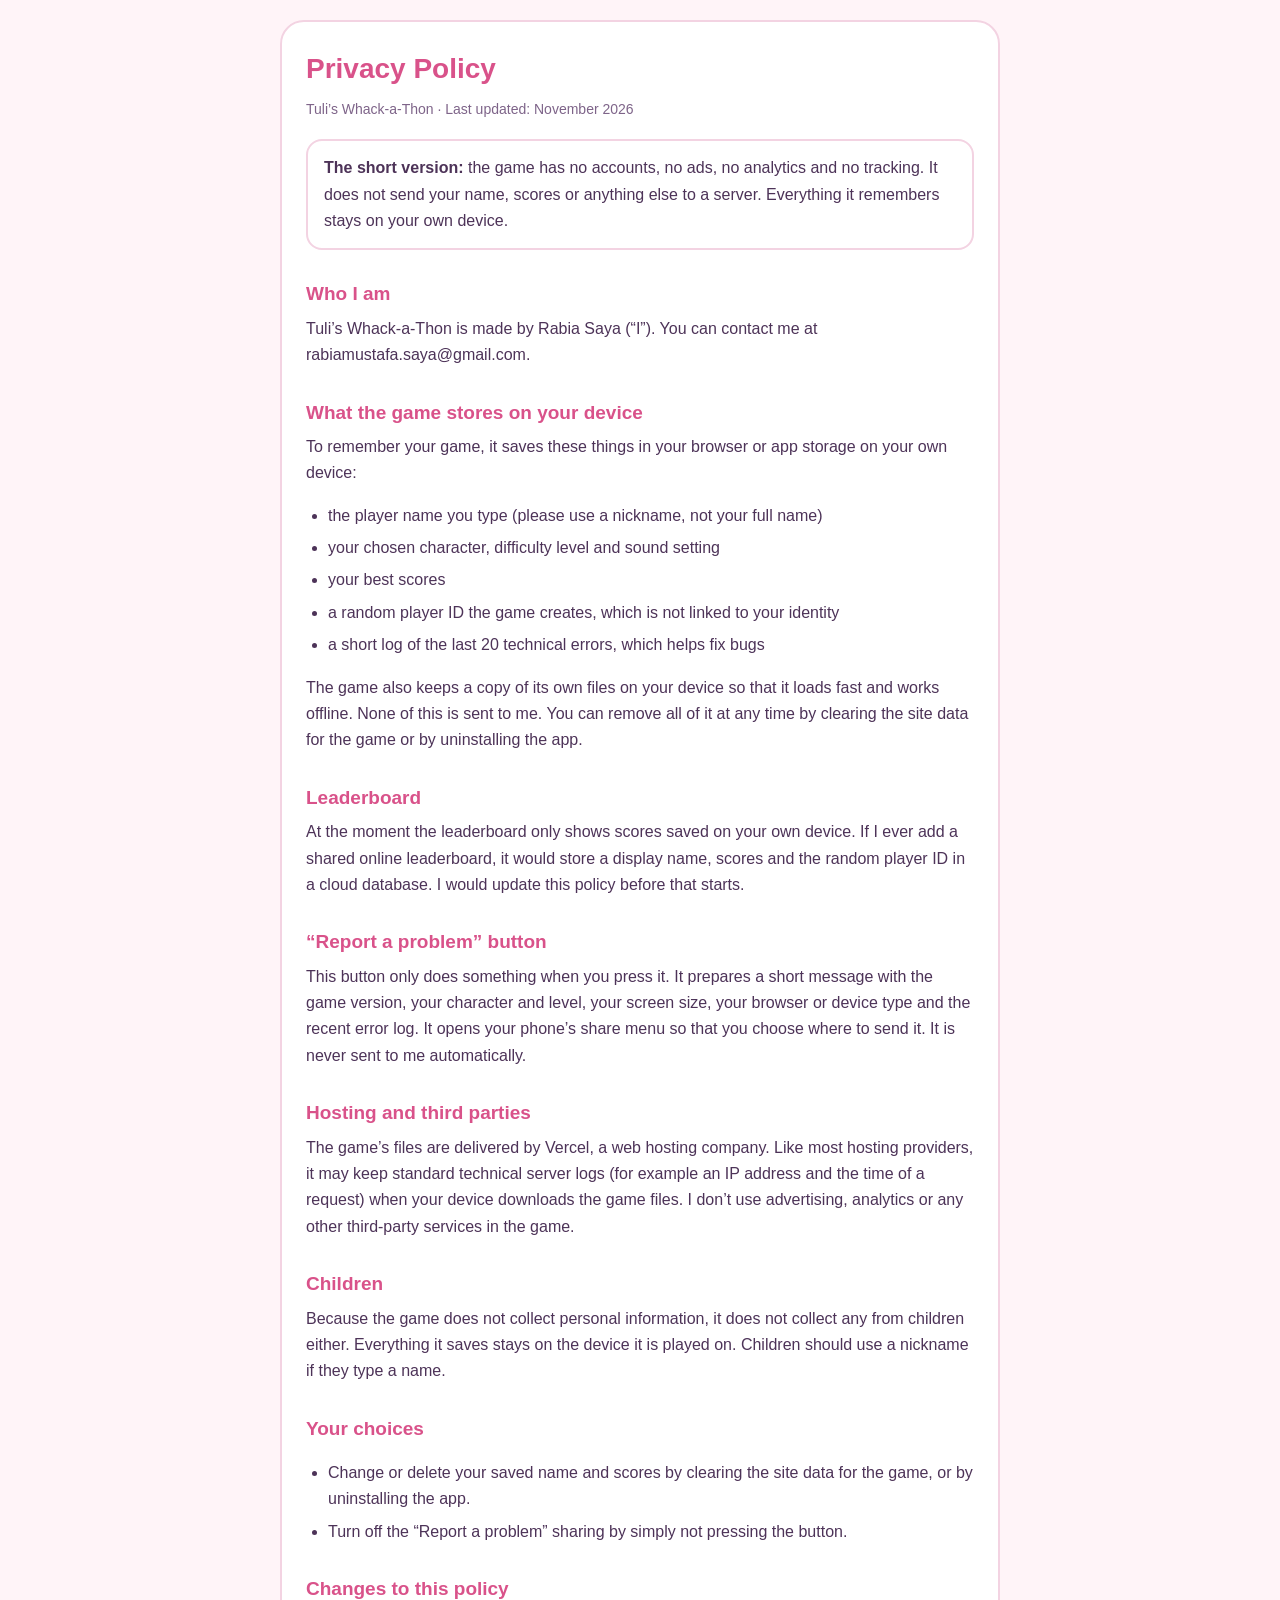
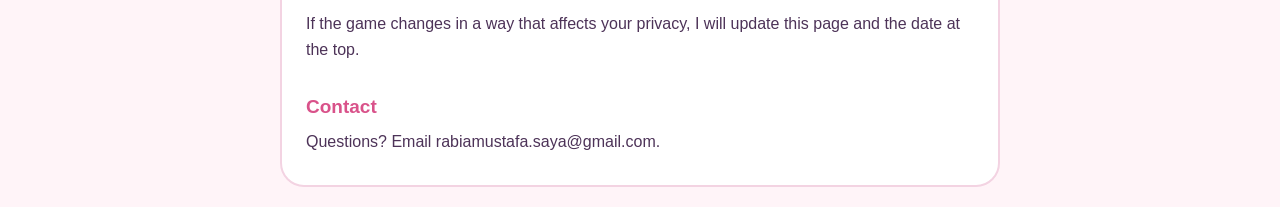
==== privacy.html @ 97e8d396 "Add privacy policy for Tuli’s Whack-a-Thon This file contains the privacy policy for Tuli’s Whack-a-" ====
<!DOCTYPE html>
<html lang="en">
<head>
<meta charset="UTF-8">
<meta name="viewport" content="width=device-width, initial-scale=1">
<title>Privacy Policy · Tuli’s Whack-a-Thon</title>
<link rel="icon" href="favicon.svg" type="image/svg+xml">
<style>
:root{--bg:#fff4f8;--card:#ffffff;--ink:#4d3358;--soft:#7e6489;--accent:#d9528a;--line:#f3d3e2}
@media(prefers-color-scheme:dark){:root{--bg:#1d1426;--card:#2a1d38;--ink:#f2e8fa;--soft:#c3acd3;--accent:#ff8fbd;--line:#4a3560}}
*{box-sizing:border-box}
body{margin:0;padding:20px;background:var(--bg);color:var(--ink);font:16px/1.65 "Trebuchet MS",Arial,sans-serif}
main{max-width:720px;margin:0 auto;padding:24px;background:var(--card);border:2px solid var(--line);border-radius:24px}
h1{margin:0 0 4px;color:var(--accent);font-size:28px}
h2{margin:28px 0 6px;color:var(--accent);font-size:19px}
p,li{margin:6px 0}
ul{padding-left:22px}
.meta{color:var(--soft);font-size:14px}
.box{margin:18px 0;padding:14px 16px;border-radius:16px;border:2px solid var(--line)}
a{color:var(--accent)}
</style>
</head>
<body>
<main>
<h1>Privacy Policy</h1>
<p class="meta">Tuli’s Whack-a-Thon · Last updated: November 2026</p>

<div class="box"><strong>The short version:</strong> the game has no accounts, no ads, no analytics and no tracking. It does not send your name, scores or anything else to a server. Everything it remembers stays on your own device.</div>

<h2>Who I am</h2>
<p>Tuli’s Whack-a-Thon is made by Rabia Saya (“I”). You can contact me at rabiamustafa.saya@gmail.com.</p>

<h2>What the game stores on your device</h2>
<p>To remember your game, it saves these things in your browser or app storage on your own device:</p>
<ul>
<li>the player name you type (please use a nickname, not your full name)</li>
<li>your chosen character, difficulty level and sound setting</li>
<li>your best scores</li>
<li>a random player ID the game creates, which is not linked to your identity</li>
<li>a short log of the last 20 technical errors, which helps fix bugs</li>
</ul>
<p>The game also keeps a copy of its own files on your device so that it loads fast and works offline. None of this is sent to me. You can remove all of it at any time by clearing the site data for the game or by uninstalling the app.</p>

<h2>Leaderboard</h2>
<p>At the moment the leaderboard only shows scores saved on your own device. If I ever add a shared online leaderboard, it would store a display name, scores and the random player ID in a cloud database. I would update this policy before that starts.</p>

<h2>“Report a problem” button</h2>
<p>This button only does something when you press it. It prepares a short message with the game version, your character and level, your screen size, your browser or device type and the recent error log. It opens your phone’s share menu so that you choose where to send it. It is never sent to me automatically.</p>

<h2>Hosting and third parties</h2>
<p>The game’s files are delivered by Vercel, a web hosting company. Like most hosting providers, it may keep standard technical server logs (for example an IP address and the time of a request) when your device downloads the game files. I don’t use advertising, analytics or any other third-party services in the game.</p>

<h2>Children</h2>
<p>Because the game does not collect personal information, it does not collect any from children either. Everything it saves stays on the device it is played on. Children should use a nickname if they type a name.</p>

<h2>Your choices</h2>
<ul>
<li>Change or delete your saved name and scores by clearing the site data for the game, or by uninstalling the app.</li>
<li>Turn off the “Report a problem” sharing by simply not pressing the button.</li>
</ul>

<h2>Changes to this policy</h2>
<p>If the game changes in a way that affects your privacy, I will update this page and the date at the top.</p>

<h2>Contact</h2>
<p>Questions? Email rabiamustafa.saya@gmail.com.</p>
</main>
</body>
</html>
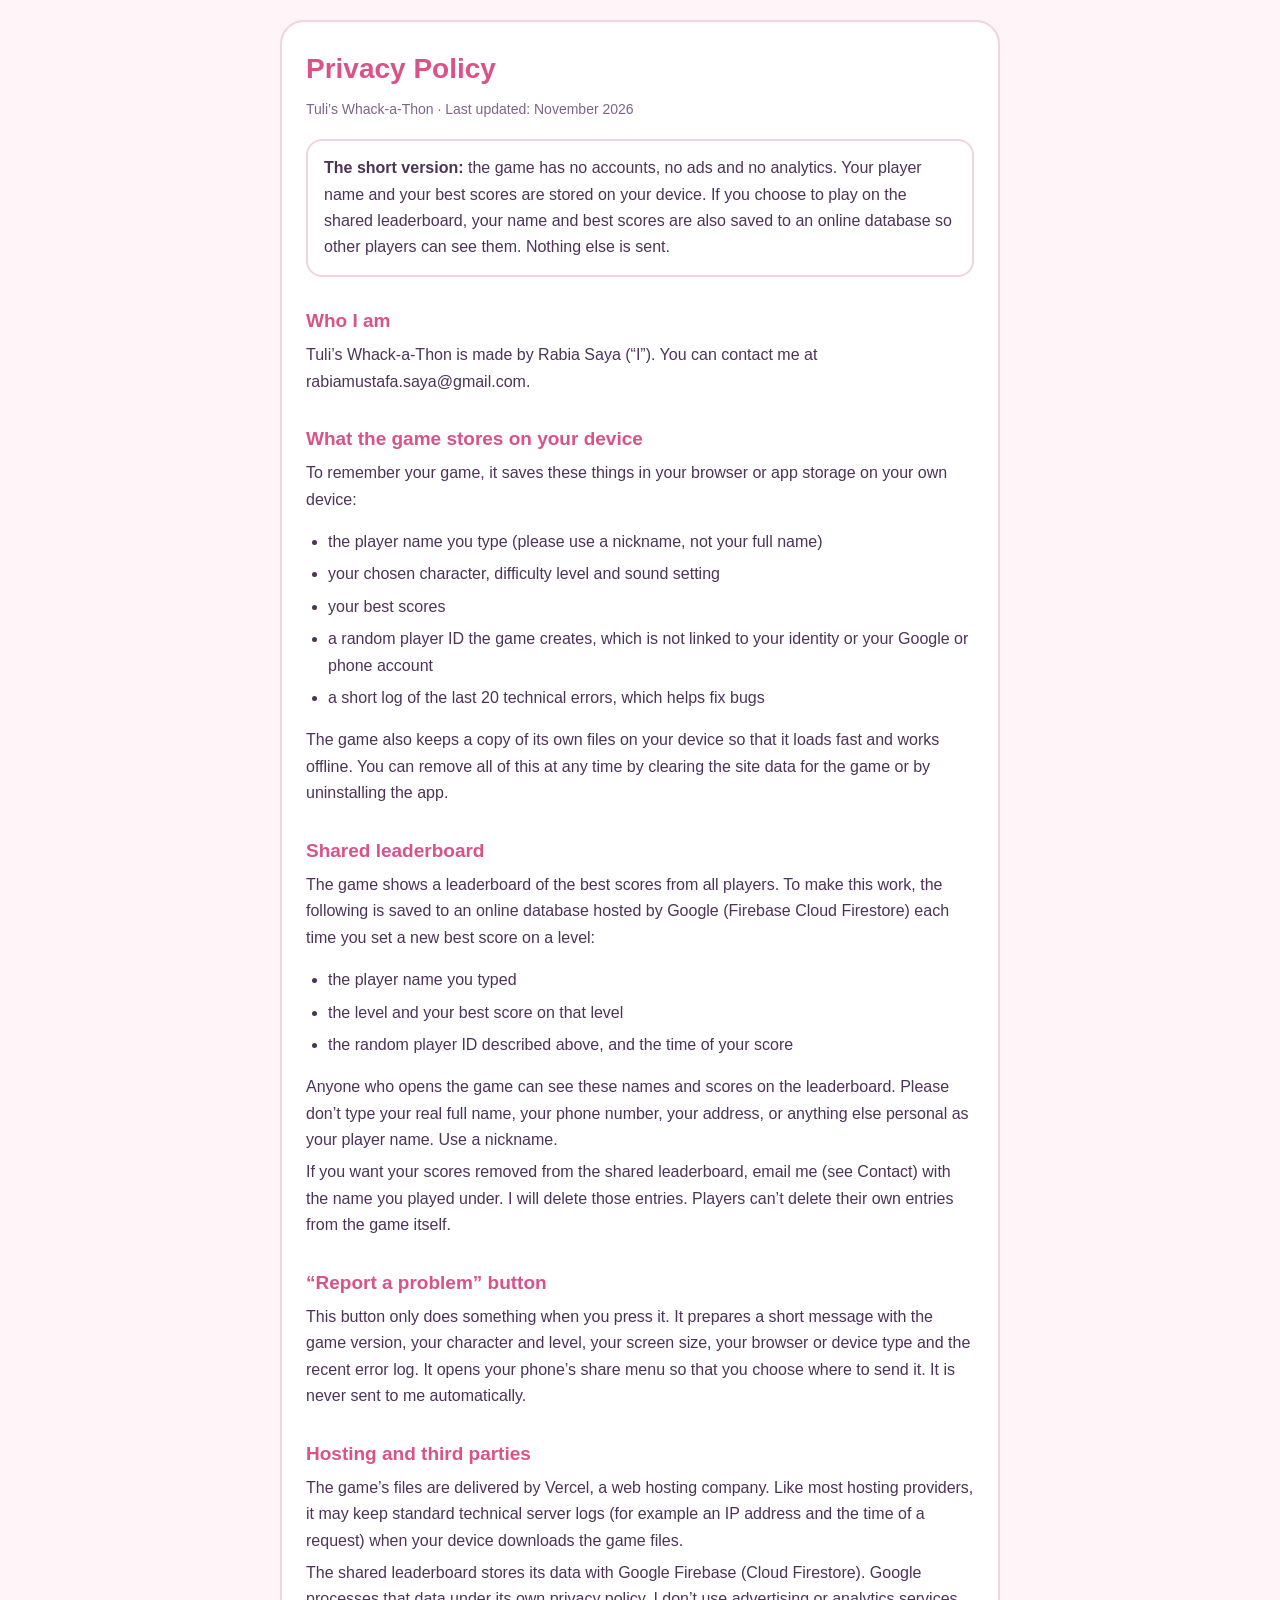
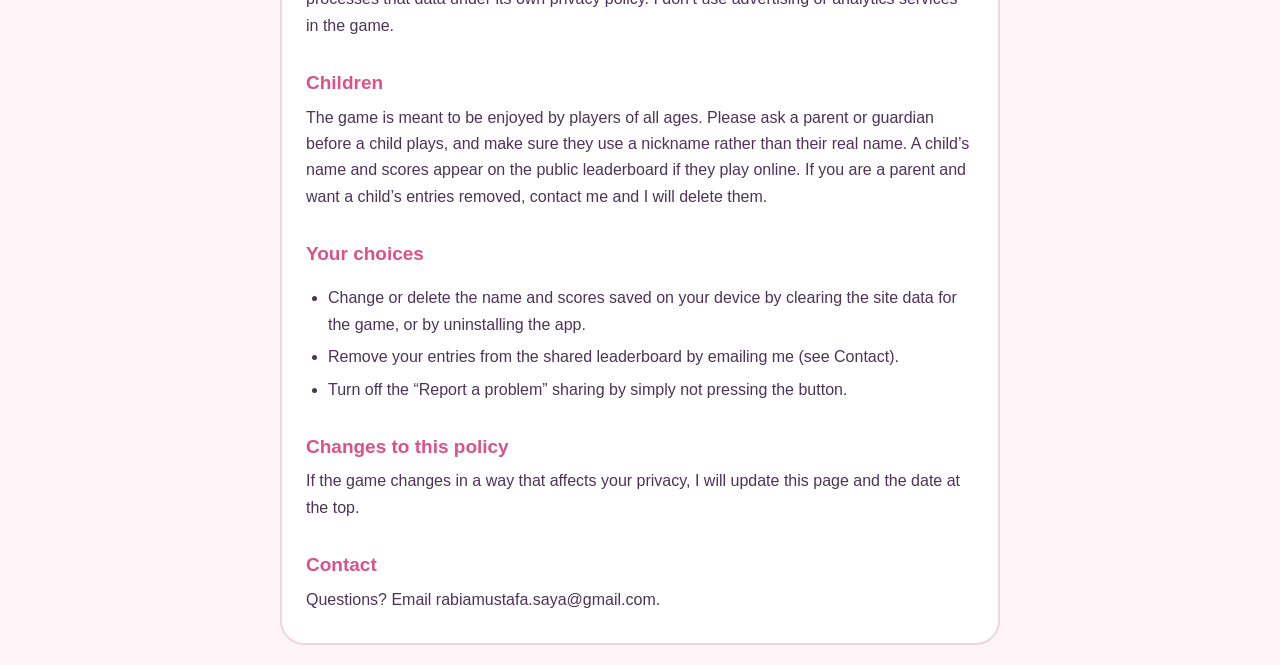
==== commit e7fdcda3: "Update privacy policy details and shared leaderboard info" ====
--- a/privacy.html
+++ b/privacy.html
@@ -25,7 +25,7 @@
 <h1>Privacy Policy</h1>
 <p class="meta">Tuli’s Whack-a-Thon · Last updated: November 2026</p>
 
-<div class="box"><strong>The short version:</strong> the game has no accounts, no ads, no analytics and no tracking. It does not send your name, scores or anything else to a server. Everything it remembers stays on your own device.</div>
+<div class="box"><strong>The short version:</strong> the game has no accounts, no ads and no analytics. Your player name and your best scores are stored on your device. If you choose to play on the shared leaderboard, your name and best scores are also saved to an online database so other players can see them. Nothing else is sent.</div>
 
 <h2>Who I am</h2>
 <p>Tuli’s Whack-a-Thon is made by Rabia Saya (“I”). You can contact me at rabiamustafa.saya@gmail.com.</p>
@@ -36,26 +36,35 @@
 <li>the player name you type (please use a nickname, not your full name)</li>
 <li>your chosen character, difficulty level and sound setting</li>
 <li>your best scores</li>
-<li>a random player ID the game creates, which is not linked to your identity</li>
+<li>a random player ID the game creates, which is not linked to your identity or your Google or phone account</li>
 <li>a short log of the last 20 technical errors, which helps fix bugs</li>
 </ul>
-<p>The game also keeps a copy of its own files on your device so that it loads fast and works offline. None of this is sent to me. You can remove all of it at any time by clearing the site data for the game or by uninstalling the app.</p>
+<p>The game also keeps a copy of its own files on your device so that it loads fast and works offline. You can remove all of this at any time by clearing the site data for the game or by uninstalling the app.</p>
 
-<h2>Leaderboard</h2>
-<p>At the moment the leaderboard only shows scores saved on your own device. If I ever add a shared online leaderboard, it would store a display name, scores and the random player ID in a cloud database. I would update this policy before that starts.</p>
+<h2>Shared leaderboard</h2>
+<p>The game shows a leaderboard of the best scores from all players. To make this work, the following is saved to an online database hosted by Google (Firebase Cloud Firestore) each time you set a new best score on a level:</p>
+<ul>
+<li>the player name you typed</li>
+<li>the level and your best score on that level</li>
+<li>the random player ID described above, and the time of your score</li>
+</ul>
+<p>Anyone who opens the game can see these names and scores on the leaderboard. Please don’t type your real full name, your phone number, your address, or anything else personal as your player name. Use a nickname.</p>
+<p>If you want your scores removed from the shared leaderboard, email me (see Contact) with the name you played under. I will delete those entries. Players can’t delete their own entries from the game itself.</p>
 
 <h2>“Report a problem” button</h2>
 <p>This button only does something when you press it. It prepares a short message with the game version, your character and level, your screen size, your browser or device type and the recent error log. It opens your phone’s share menu so that you choose where to send it. It is never sent to me automatically.</p>
 
 <h2>Hosting and third parties</h2>
-<p>The game’s files are delivered by Vercel, a web hosting company. Like most hosting providers, it may keep standard technical server logs (for example an IP address and the time of a request) when your device downloads the game files. I don’t use advertising, analytics or any other third-party services in the game.</p>
+<p>The game’s files are delivered by Vercel, a web hosting company. Like most hosting providers, it may keep standard technical server logs (for example an IP address and the time of a request) when your device downloads the game files.</p>
+<p>The shared leaderboard stores its data with Google Firebase (Cloud Firestore). Google processes that data under its own privacy policy. I don’t use advertising or analytics services in the game.</p>
 
 <h2>Children</h2>
-<p>Because the game does not collect personal information, it does not collect any from children either. Everything it saves stays on the device it is played on. Children should use a nickname if they type a name.</p>
+<p>The game is meant to be enjoyed by players of all ages. Please ask a parent or guardian before a child plays, and make sure they use a nickname rather than their real name. A child’s name and scores appear on the public leaderboard if they play online. If you are a parent and want a child’s entries removed, contact me and I will delete them.</p>
 
 <h2>Your choices</h2>
 <ul>
-<li>Change or delete your saved name and scores by clearing the site data for the game, or by uninstalling the app.</li>
+<li>Change or delete the name and scores saved on your device by clearing the site data for the game, or by uninstalling the app.</li>
+<li>Remove your entries from the shared leaderboard by emailing me (see Contact).</li>
 <li>Turn off the “Report a problem” sharing by simply not pressing the button.</li>
 </ul>
 
